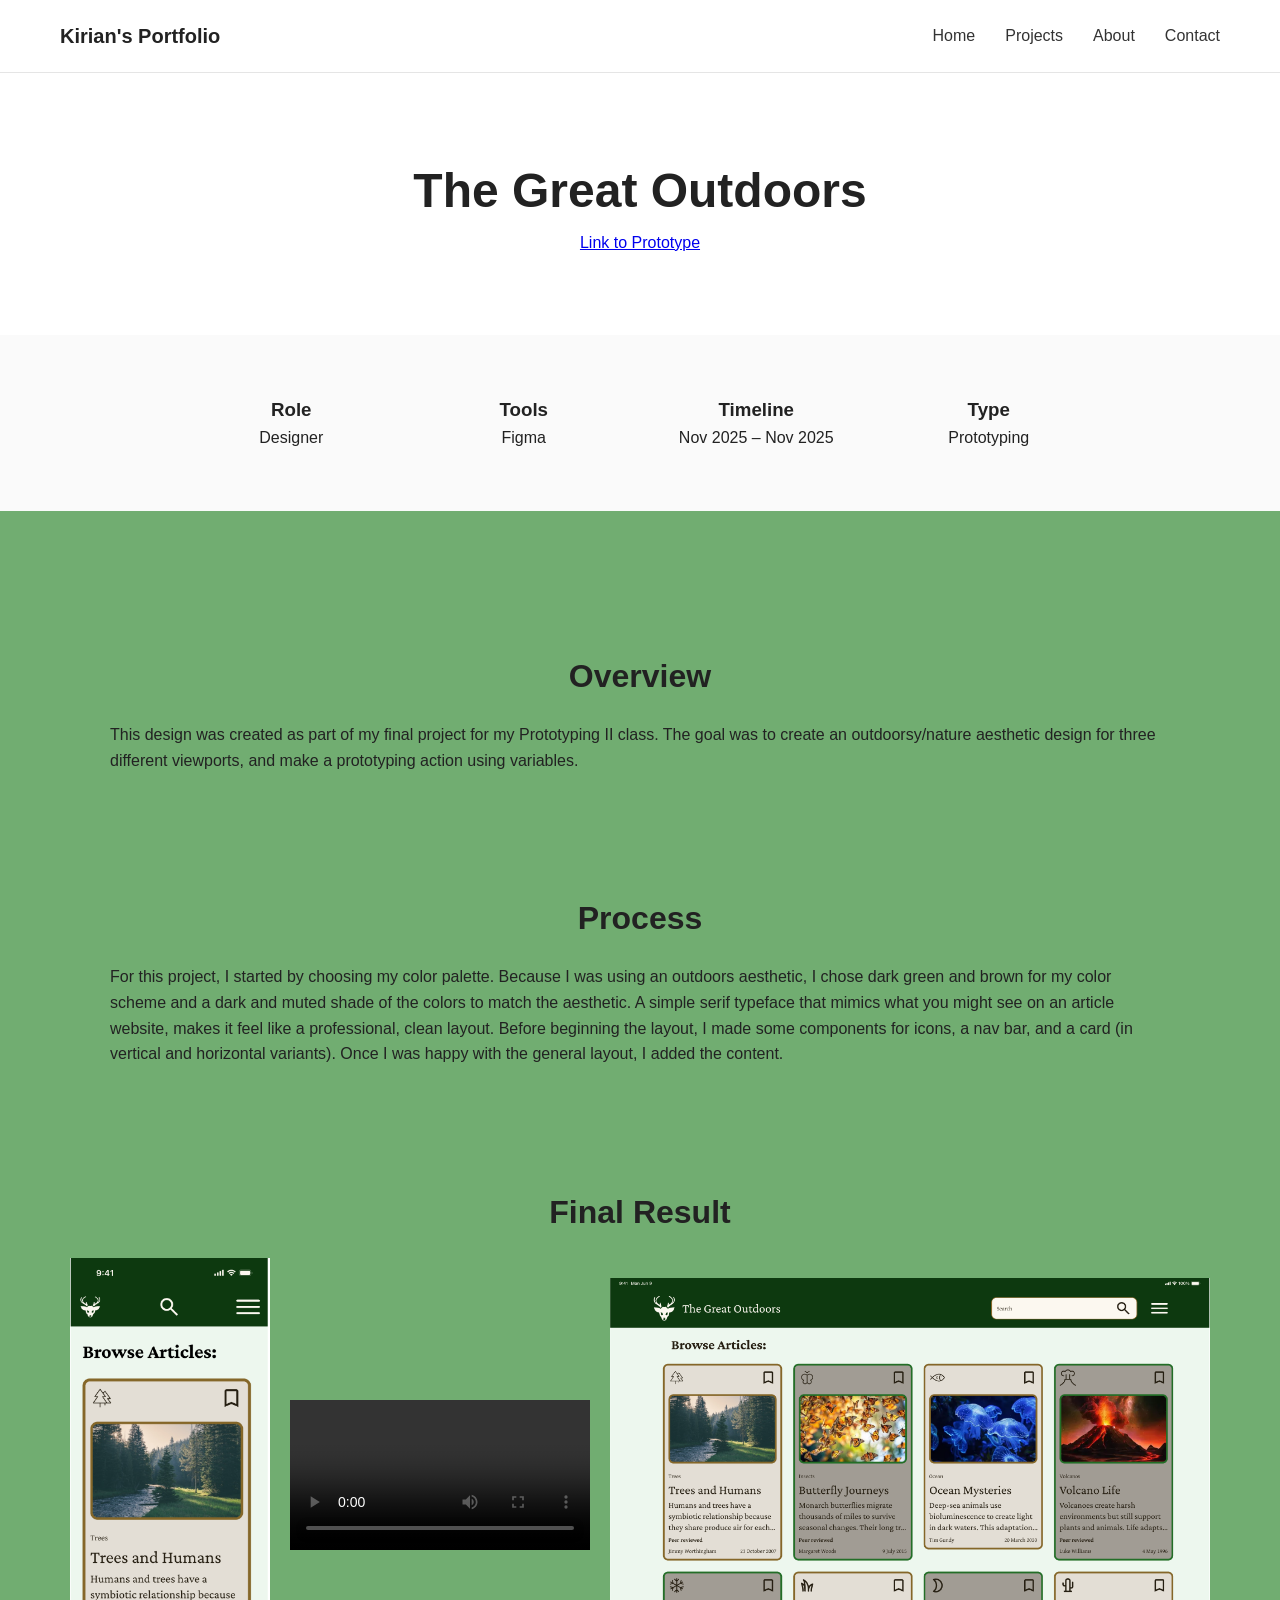
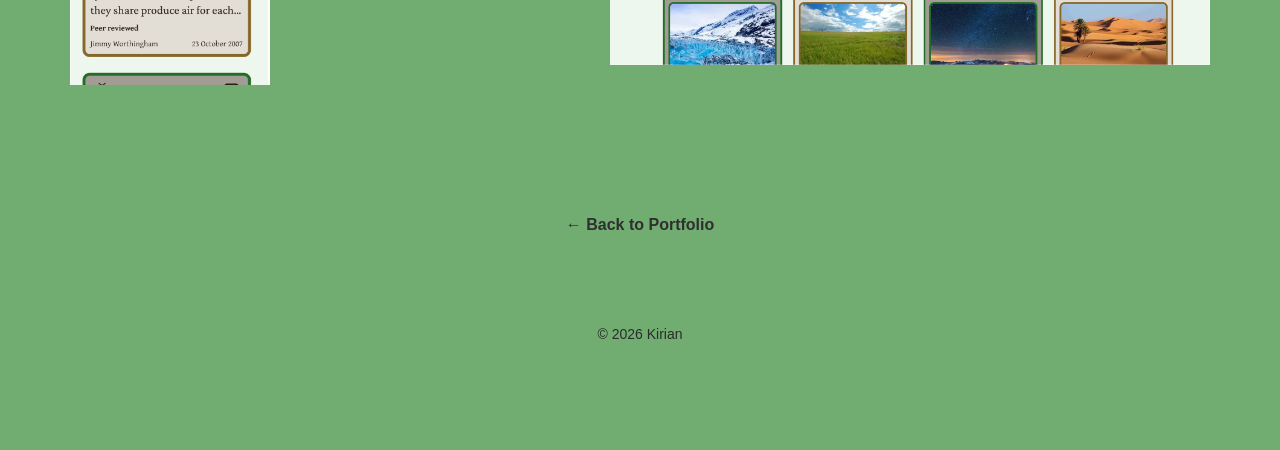
==== project1.html @ cd850088 "commit" ====
<!DOCTYPE html>
<html lang="en">

<head>
    <meta charset="UTF-8">
    <meta name="viewport" content="width=device-width, initial-scale=1.0">
    <title>Project Title</title>
    <link rel="stylesheet" href="global.css">
</head>

<body>

    <!-- NAVBAR -->
    <header>
        <nav class="navbar">
            <h1 class="logo">Kirian's Portfolio</h1>

            <ul class="nav-links">
                <li><a href="index.html">Home</a></li>
                <li><a href="index.html#projects">Projects</a></li>
                <li><a href="index.html#about">About</a></li>
                <li><a href="index.html#contact">Contact</a></li>
            </ul>
        </nav>
    </header>


    <!-- PROJECT HERO -->
    <section class="project-hero">

        <div id="project_description">
            <h1 project-hero h1>The Great Outdoors</h1>
            <p class="project-subtitle">
                <a href="https://www.figma.com/proto/kGOJPhHb816wnDE1mZaP0R/4200---Final-Project?node-id=14011-12&t=A1n0UdltQkKO5JNc-1"
                    target="_blank">Link to Prototype</a>
            </p>
        </div>

    </section>


    <!-- PROJECT DETAILS -->
    <section class="project-details">

        <div class="details-grid">

            <div>
                <h3>Role</h3>
                <p>Designer</p>
            </div>

            <div>
                <h3>Tools</h3>
                <p>Figma</p>
            </div>

            <div>
                <h3>Timeline</h3>
                <p>Nov 2025 – Nov 2025</p>
            </div>

            <div>
                <h3>Type</h3>
                <p>Prototyping</p>
            </div>

        </div>

    </section>


    <!--Bottom half of the page-->
    <section class="bottom_half">
        <!-- PROJECT OVERVIEW -->
        <section class="project-section">

            <h2>Overview</h2>

            <p>
                This design was created as part of my final project for my Prototyping II class.
                The goal was to create an outdoorsy/nature aesthetic design for three different viewports,
                and make a prototyping action using variables.
            </p>

        </section>


        <!-- PROCESS -->
        <section class="project-section">

            <h2>Process</h2>

            <p>
                For this project, I started by choosing my color palette. Because I was
                using an outdoors aesthetic, I chose dark green and brown for my color scheme
                and a dark and muted shade of the colors to match the aesthetic.
                A simple serif typeface that mimics what you might see on an article website, makes it feel like a professional, 
                clean layout. Before beginning the layout, I made some components for icons, a nav bar, and 
                a card (in vertical and horizontal variants). Once I was happy with the general layout, I added the content.
            </p>

            <!--
            <div class="image-row">

                <img src="https://via.placeholder.com/500x300">
                <img src="https://via.placeholder.com/500x300">

            </div>
        -->

        </section>


        <!-- FINAL RESULT -->
        <section class="project-section">

            <h2>Final Result</h2>

            <!--container to make the final result pics in a row-->
            <div id="final_result">
                <div class="mobile">
                    <img src="/project_images/mobile.png">
                </div>

                <video controls class="tablet">
                    <source src="/project_images/Final project prototype.mp4" type="video/mp4">
                    Your browser does not support the video tag.
                </video>

                <div class="desktop">
                    <img src="/project_images/desktop.png">
                </div>

            </div>
        </section>


        <!-- BACK LINK -->
        <section class="back-link">

            <a href="index.html" class="link">← Back to Portfolio</a>

        </section>


        <footer>
            <p>© 2026 Kirian</p>
        </footer>
    </section>
</body>

</html>
---- global.css ----
* {
    margin: 0;
    padding: 0;
    box-sizing: border-box;
    font-family: Arial, Helvetica, sans-serif;
}

body {
    background-color: #71ad71;
    color: #222;
    line-height: 1.6;
}

/* NAVBAR */
header {
    position: sticky;
    top: 0;
}

.navbar {
    display: flex;
    justify-content: space-between;
    align-items: center;
    padding: 20px 60px;
    background: white;
    border-bottom: 1px solid #e5e5e5;
    z-index: 1000;
}

.logo {
    font-size: 20px;
    font-weight: bold;
}

.nav-links {
    list-style: none;
    display: flex;
    gap: 30px;
}

.nav-links a {
    text-decoration: none;
    color: #333;
    font-weight: 500;
    transition: color .2s;
}

.nav-links a:hover {
    color: rgb(19, 222, 12);
}

/* HERO */

.hero {
    padding: 120px 40px 80px 40px;
    text-align: center;
    background: white;
}

.hero h2 {
    font-size: 48px;
    margin-bottom: 10px;
}

.hero p {
    font-size: 18px;
    color: #666;
}

.btn {
    display: inline-block;
    margin-top: 25px;
    padding: 12px 28px;
    background: darkgreen;
    color: white;
    text-decoration: none;
    border-radius: 4px;
    transition: .2s;
}

.btn:hover {
    background: rgb(0, 62, 0);
}

/* SECTION */

section {
    padding: 80px 80px;
}

h2 {
    margin-bottom: 40px;
    font-size: 32px;
}

/* FEATURED PROJECT */

.featured-project {
    display: grid;
    grid-template-columns: 1.5fr 1fr;
    gap: 40px;
    margin-bottom: 60px;
    align-items: center;
    background: white;
    padding: 3rem;
    border-radius: 1rem;
    box-shadow: 0 8px 20px rgba(0, 0, 0, 0.05);
}

.featured-project_img {
    width: 40%;
    border-radius: 1rem;
}

.featured-text h3 {
    font-size: 28px;
    margin-bottom: 10px;
}

.featured-text p {
    color: #666;
    margin-bottom: 20px;
}

/* PROJECT GRID */

.project-grid {
    display: grid;
    grid-template-columns: repeat(auto-fit, minmax(250px, 1fr));
    gap: 30px;
}

.project-card {
    background: white;
    border-radius: 1rem;
    overflow: hidden;
    box-shadow: 0 6px 16px rgba(0, 0, 0, 0.05);
    transition: transform .25s, box-shadow .25s;
    padding: 1rem;
}

.project-card img {
    width: 100%;
    display: block;
    border-radius: 0.5rem;
}

.project-card h3 {
    padding: 15px 15px 5px 15px;
}

.project-card p {
    padding: 0 15px 20px 15px;
    color: #666;
}

.project-card:hover {
    transform: translateY(-6px);
    box-shadow: 0 10px 24px rgba(0, 0, 0, 0.08);
}

/* ABOUT */

.about {
    max-width: 700px;
    margin: auto;
    text-align: center;
}

/*Project cards*/
.project-card{
    display: flex;
    flex-direction: row;
}

.project_card_contents{
    align-self: center;
}

.card_link{
    text-decoration: none;
}

.project-card img{
    width: 15%;
    height: auto;
}

#project-card_landscape_img{
    width: 50%;
    height: auto;
}

/* CONTACT */

.contact {
    text-align: center;
    background: white;
    border-top: 1px solid #eee;
}

/* FOOTER */

footer {
    text-align: center;
    padding: 25px;
    font-size: 14px;
    color: #2b2b2b;
}

/*Project Pages*/

/* PROJECT HERO */

.project-hero {
    display: flex;
    text-align: center;
    background: white;
    align-items: center;
    justify-content: center;
}

.project-hero h1 {
    font-size: 48px;
}

.project-subtitle {
    color: #666;
}


.project_hero_img {
    width: 18.75px;
    padding-right: 2rem;
}

.hero_landscape{
    width: 15rem;
}


/* PROJECT DETAILS */

.project-details {
    padding: 60px 80px;
    background: #fafafa;
}

.details-grid {
    display: grid;
    grid-template-columns: repeat(auto-fit, minmax(200px, 1fr));
    gap: 30px;
    max-width: 900px;
    margin: auto;
    text-align: center;
}

/*Bottom Half*/
.bottom_half {
    display: flex;
    flex-direction: column;
}


/* PROJECT CONTENT */

.project-section h2 {
    margin-bottom: 20px;
    text-align: center;
}

.project-section {
    padding: 60px 20px;
    /* less side padding for small screens */
    max-width: 1100px;
    margin: auto;
}

#final_result {
    display: flex;
    justify-content: center;
    align-items: center;
    gap: 1.5rem;
}

#final_result {
    display: flex;
    align-items: center;
    justify-content: center;
    gap: 20px; /* space between items */
}

/* Make side images smaller */
.mobile img {
    width: 200px; /* adjust as needed */
    height: auto;
}

.desktop img{
    width: 600px;
    height: auto;
}

/* Make the video larger and prominent */
.tablet {
    width: 400px; /* adjust size */
    max-width: 100%;
}

.image-row {
    display: flex;
    gap: 3rem;
    margin-top: 3.5rem;
    justify-content: center;
}

.image-row img {
    width: 20%;
    border-radius: 1rem;
}

#datavis img { 
    width: 40%;
}

.full-image {
    width: 100%;
    margin-top: 30px;
    border-radius: 8px;
}

.team_project_img{
    width: 200px;
}


/*Project 2 Page*/

/*prototype video */
.display_video{
    width: 20%;
    border-radius: 1rem;
}

/*Process pictures*/
.process{
    display: flex;
    justify-content: center;
}
.process img{
    width: 75%;
}

.process #BV {
    width: 100%;
}

/* BACK LINK */

.back-link {
    text-align: center;
    padding: 60px;
}

.back-link a {
    text-decoration: none;
    color: #2f2f2f;
    font-weight: 600;
}

.link:hover {
    color: #e5e5e5;
}


/* Optional: keep everything responsive */
@media (max-width: 1200px) {

    .mobile img,
    .desktop img {
        display: none;
    }

    .tablet {
        width: 100%;
    }
}
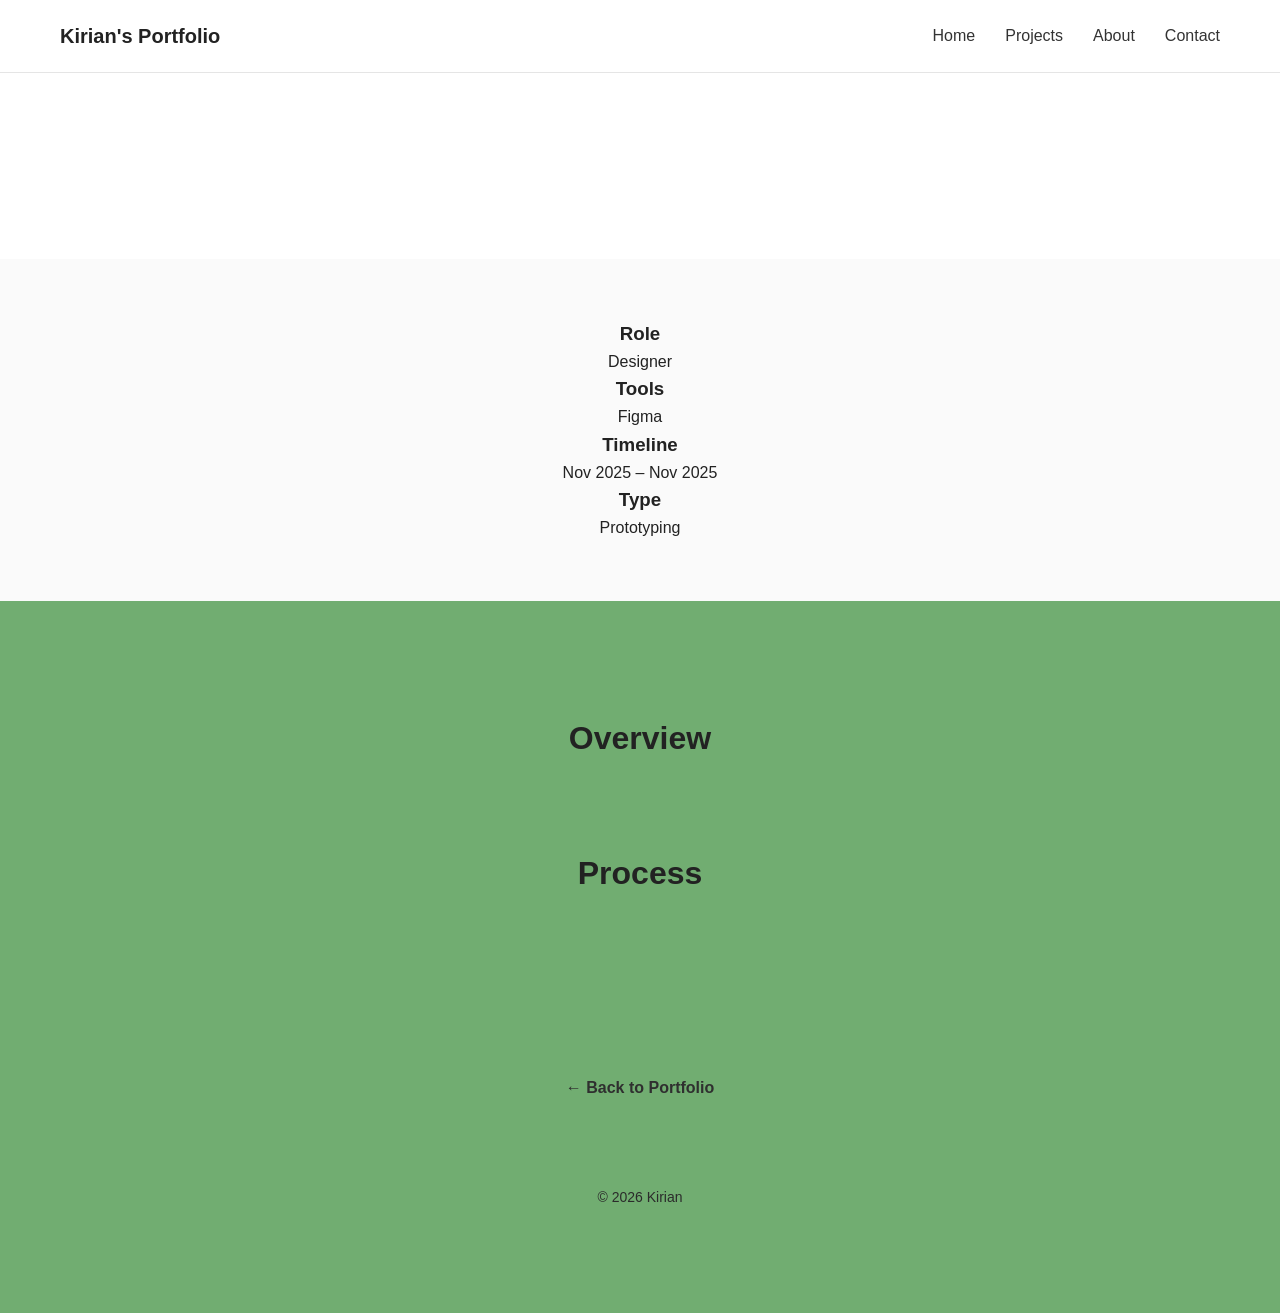
==== commit cd8aafe1: "commit" ====
--- a/project1.html
+++ b/project1.html
@@ -29,9 +29,9 @@
     <section class="project-hero">
 
         <div id="project_description">
-            <h1 project-hero h1>The Great Outdoors</h1>
+            <h1 project-hero h1></h1>
             <p class="project-subtitle">
-                <a href="https://www.figma.com/proto/kGOJPhHb816wnDE1mZaP0R/4200---Final-Project?node-id=14011-12&t=A1n0UdltQkKO5JNc-1"
+                <a href=""
                     target="_blank">Link to Prototype</a>
             </p>
         </div>
@@ -42,7 +42,7 @@
     <!-- PROJECT DETAILS -->
     <section class="project-details">
 
-        <div class="details-grid">
+        <div class="details-row">
 
             <div>
                 <h3>Role</h3>
@@ -77,9 +77,7 @@
             <h2>Overview</h2>
 
             <p>
-                This design was created as part of my final project for my Prototyping II class.
-                The goal was to create an outdoorsy/nature aesthetic design for three different viewports,
-                and make a prototyping action using variables.
+                
             </p>
 
         </section>
@@ -91,22 +89,8 @@
             <h2>Process</h2>
 
             <p>
-                For this project, I started by choosing my color palette. Because I was
-                using an outdoors aesthetic, I chose dark green and brown for my color scheme
-                and a dark and muted shade of the colors to match the aesthetic.
-                A simple serif typeface that mimics what you might see on an article website, makes it feel like a professional, 
-                clean layout. Before beginning the layout, I made some components for icons, a nav bar, and 
-                a card (in vertical and horizontal variants). Once I was happy with the general layout, I added the content.
+                
             </p>
-
-            <!--
-            <div class="image-row">
-
-                <img src="https://via.placeholder.com/500x300">
-                <img src="https://via.placeholder.com/500x300">
-
-            </div>
-        -->
 
         </section>
 
@@ -114,31 +98,14 @@
         <!-- FINAL RESULT -->
         <section class="project-section">
 
-            <h2>Final Result</h2>
-
-            <!--container to make the final result pics in a row-->
-            <div id="final_result">
-                <div class="mobile">
-                    <img src="/project_images/mobile.png">
-                </div>
-
-                <video controls class="tablet">
-                    <source src="/project_images/Final project prototype.mp4" type="video/mp4">
-                    Your browser does not support the video tag.
-                </video>
-
-                <div class="desktop">
-                    <img src="/project_images/desktop.png">
-                </div>
-
-            </div>
+            
         </section>
 
 
         <!-- BACK LINK -->
         <section class="back-link">
 
-            <a href="index.html" class="link">← Back to Portfolio</a>
+            <a href="index.html#projects" class="link">← Back to Portfolio</a>
 
         </section>
 
--- a/global.css
+++ b/global.css
@@ -1,3 +1,5 @@
+
+/* GLOBAL */
 * {
     margin: 0;
     padding: 0;
@@ -15,6 +17,7 @@
 header {
     position: sticky;
     top: 0;
+    z-index: 1000;
 }
 
 .navbar {
@@ -24,7 +27,6 @@
     padding: 20px 60px;
     background: white;
     border-bottom: 1px solid #e5e5e5;
-    z-index: 1000;
 }
 
 .logo {
@@ -42,17 +44,18 @@
     text-decoration: none;
     color: #333;
     font-weight: 500;
-    transition: color .2s;
+    transition: color 0.2s;
 }
 
 .nav-links a:hover {
     color: rgb(19, 222, 12);
 }
 
-/* HERO */
-
+/* HOMEPAGE HERO */
 .hero {
-    padding: 120px 40px 80px 40px;
+    display: flex;
+    flex-direction: column;
+    padding: 120px 40px 80px;
     text-align: center;
     background: white;
 }
@@ -65,6 +68,19 @@
 .hero p {
     font-size: 18px;
     color: #666;
+}
+
+.hero-sec1 {
+    display: flex;
+    flex-direction: row;
+    align-items: center;
+    justify-content: center;
+    gap: 1rem;
+}
+
+.my_img {
+    width: 15%;
+    border-radius: 10rem;
 }
 
 .btn {
@@ -75,17 +91,21 @@
     color: white;
     text-decoration: none;
     border-radius: 4px;
-    transition: .2s;
+    transition: background 0.2s;
+}
+
+a{
+    text-decoration: none;
+    color: white;
 }
 
 .btn:hover {
     background: rgb(0, 62, 0);
 }
 
-/* SECTION */
-
+/* GENERAL SECTIONS */
 section {
-    padding: 80px 80px;
+    padding: 80px;
 }
 
 h2 {
@@ -93,65 +113,42 @@
     font-size: 32px;
 }
 
-/* FEATURED PROJECT */
-
-.featured-project {
-    display: grid;
-    grid-template-columns: 1.5fr 1fr;
-    gap: 40px;
-    margin-bottom: 60px;
-    align-items: center;
-    background: white;
-    padding: 3rem;
-    border-radius: 1rem;
-    box-shadow: 0 8px 20px rgba(0, 0, 0, 0.05);
-}
-
-.featured-project_img {
-    width: 40%;
-    border-radius: 1rem;
-}
-
-.featured-text h3 {
-    font-size: 28px;
-    margin-bottom: 10px;
-}
-
-.featured-text p {
-    color: #666;
-    margin-bottom: 20px;
-}
-
-/* PROJECT GRID */
-
-.project-grid {
-    display: grid;
-    grid-template-columns: repeat(auto-fit, minmax(250px, 1fr));
+/* ABOUT */
+.about {
+    max-width: 700px;
+    margin: auto;
+    text-align: center;
+}
+
+/* PROJECTS SECTION */
+.projects {
+    padding: 80px;
+}
+
+.projects > h2 {
+    text-align: center;
+    margin-bottom: 40px;
+}
+
+/* PROJECT GRID: 2 COLUMNS */
+.project-row {
+    display: flex;
+    flex-direction: row;
     gap: 30px;
-}
-
+    max-width: 1100px;
+    margin: 0 auto;
+}
+
+/* PROJECT CARDS */
 .project-card {
+    display: flex;
+    flex-direction: column;
     background: white;
     border-radius: 1rem;
     overflow: hidden;
     box-shadow: 0 6px 16px rgba(0, 0, 0, 0.05);
-    transition: transform .25s, box-shadow .25s;
-    padding: 1rem;
-}
-
-.project-card img {
-    width: 100%;
-    display: block;
-    border-radius: 0.5rem;
-}
-
-.project-card h3 {
-    padding: 15px 15px 5px 15px;
-}
-
-.project-card p {
-    padding: 0 15px 20px 15px;
-    color: #666;
+    transition: transform 0.25s, box-shadow 0.25s;
+    padding: 1.5rem;
 }
 
 .project-card:hover {
@@ -159,40 +156,53 @@
     box-shadow: 0 10px 24px rgba(0, 0, 0, 0.08);
 }
 
-/* ABOUT */
-
-.about {
-    max-width: 700px;
-    margin: auto;
-    text-align: center;
-}
-
-/*Project cards*/
-.project-card{
-    display: flex;
-    flex-direction: row;
-}
-
-.project_card_contents{
-    align-self: center;
-}
-
-.card_link{
+/* PROJECT IMAGES */
+.project-card img {
+    display: block;
+    width: 100%;
+    aspect-ratio: 16/9;
+    object-fit: contain;
+    object-position: center;
+}
+
+
+/* PROJECT CARD CONTENT */
+.project-card-content {
+    display: flex;
+    flex-direction: column;
+    align-items: flex-start;
+    flex: 1;
+    padding: 24px;
+}
+
+.project-card-content h3 {
+    font-size: 22px;
+    margin-bottom: 10px;
+}
+
+.project-card-content p {
+    color: #666;
+    font-size: 14px;
+    line-height: 1.6;
+    margin-bottom: 18px;
+}
+
+/* PROJECT LINKS */
+.project-link {
+    display: inline-block;
+    padding-top: 8px;
+    color: darkgreen;
+    font-weight: bold;
     text-decoration: none;
-}
-
-.project-card img{
-    width: 15%;
-    height: auto;
-}
-
-#project-card_landscape_img{
-    width: 50%;
-    height: auto;
+    transition: color 0.2s;
+}
+
+.project-link:hover {
+    color: rgb(19, 120, 12);
+    text-decoration: underline;
 }
 
 /* CONTACT */
-
 .contact {
     text-align: center;
     background: white;
@@ -200,7 +210,6 @@
 }
 
 /* FOOTER */
-
 footer {
     text-align: center;
     padding: 25px;
@@ -208,10 +217,9 @@
     color: #2b2b2b;
 }
 
-/*Project Pages*/
+/* PROJECT DETAIL PAGES */
 
 /* PROJECT HERO */
-
 .project-hero {
     display: flex;
     text-align: center;
@@ -228,89 +236,71 @@
     color: #666;
 }
 
-
-.project_hero_img {
-    width: 18.75px;
-    padding-right: 2rem;
-}
-
-.hero_landscape{
+.hero_landscape {
     width: 15rem;
 }
 
-
 /* PROJECT DETAILS */
-
 .project-details {
     padding: 60px 80px;
     background: #fafafa;
 }
 
-.details-grid {
-    display: grid;
-    grid-template-columns: repeat(auto-fit, minmax(200px, 1fr));
+.details-row {
+    display: row;
     gap: 30px;
     max-width: 900px;
     margin: auto;
     text-align: center;
 }
 
-/*Bottom Half*/
+/* BOTTOM HALF */
 .bottom_half {
     display: flex;
     flex-direction: column;
 }
 
-
 /* PROJECT CONTENT */
+.project-section {
+    padding: 2rem;
+    max-width: 1100px;
+    margin: auto;
+}
 
 .project-section h2 {
     margin-bottom: 20px;
     text-align: center;
 }
 
-.project-section {
-    padding: 60px 20px;
-    /* less side padding for small screens */
-    max-width: 1100px;
-    margin: auto;
-}
-
-#final_result {
-    display: flex;
-    justify-content: center;
-    align-items: center;
-    gap: 1.5rem;
-}
-
+/* FINAL RESULT */
 #final_result {
     display: flex;
     align-items: center;
     justify-content: center;
-    gap: 20px; /* space between items */
-}
-
-/* Make side images smaller */
+    gap: 20px;
+}
+
+/* FINAL RESULT IMAGES */
 .mobile img {
-    width: 200px; /* adjust as needed */
+    width: 200px;
     height: auto;
 }
 
-.desktop img{
+.desktop img {
     width: 600px;
     height: auto;
 }
 
-/* Make the video larger and prominent */
 .tablet {
-    width: 400px; /* adjust size */
+    width: 400px;
     max-width: 100%;
 }
 
+/* IMAGE ROWS */
 .image-row {
     display: flex;
     gap: 3rem;
-    margin-top: 3.5rem;
+    margin: 2rem;
     justify-content: center;
 }
 
@@ -319,7 +309,7 @@
     border-radius: 1rem;
 }
 
-#datavis img { 
+#datavis img {
     width: 40%;
 }
 
@@ -329,25 +319,24 @@
     border-radius: 8px;
 }
 
-.team_project_img{
+/* TEAM PROJECT */
+.team_project_img {
     width: 200px;
 }
 
-
-/*Project 2 Page*/
-
-/*prototype video */
-.display_video{
+/* PROJECT 2: VIDEO */
+.display_video {
     width: 20%;
     border-radius: 1rem;
 }
 
-/*Process pictures*/
-.process{
+/* PROCESS IMAGES */
+.process {
     display: flex;
     justify-content: center;
 }
-.process img{
+
+.process img {
     width: 75%;
 }
 
@@ -355,8 +344,14 @@
     width: 100%;
 }
 
+/* PERSONAS */
+.persona_row {
+    display: flex;
+    align-content: center;
+    gap: 1.5rem;
+}
+
 /* BACK LINK */
-
 .back-link {
     text-align: center;
     padding: 60px;
@@ -368,14 +363,40 @@
     font-weight: 600;
 }
 
-.link:hover {
+.back-link a:hover {
     color: #e5e5e5;
 }
 
-
-/* Optional: keep everything responsive */
-@media (max-width: 1200px) {
-
+/* TABLET */
+@media (max-width: 900px) {
+
+    /* GENERAL SPACING */
+    section {
+        padding: 60px 30px;
+    }
+
+    /* PROJECT GRID */
+    .projects {
+        padding: 60px 30px;
+    }
+
+    .project-grid {
+        gap: 24px;
+    }
+
+    .project-card > img {
+        height: 200px;
+    }
+
+    .project-card-content {
+        padding: 20px;
+    }
+
+    .project-card-content h3 {
+        font-size: 20px;
+    }
+
+    /* PROJECT DETAIL PAGES */
     .mobile img,
     .desktop img {
         display: none;
@@ -384,4 +405,180 @@
     .tablet {
         width: 100%;
     }
-}+
+    .project-details {
+        padding: 40px 30px;
+    }
+
+    .project-section {
+        padding: 30px;
+    }
+
+    .image-row {
+        gap: 2rem;
+    }
+}
+
+/* MOBILE */
+@media (max-width: 600px) {
+
+    /* NAVBAR */
+    .navbar {
+        flex-direction: column;
+        padding: 20px;
+        gap: 15px;
+    }
+
+    .nav-links {
+        flex-direction: row;
+        justify-content: center;
+        flex-wrap: wrap;
+        gap: 20px;
+    }
+
+    /* HOMEPAGE HERO */
+    .hero {
+        padding: 60px 20px;
+    }
+
+    .hero h2 {
+        font-size: 36px;
+    }
+
+    .hero-sec1 {
+        flex-direction: column;
+    }
+
+    .my_img {
+        width: 40%;
+        min-width: 120px;
+    }
+
+    /* GENERAL SECTIONS */
+    section {
+        padding: 50px 20px;
+    }
+
+    h2 {
+        font-size: 28px;
+    }
+
+    /* PROJECT GRID: 1 COLUMN */
+    .projects {
+        padding: 50px 20px;
+    }
+
+    .projects > h2 {
+        margin-bottom: 30px;
+    }
+
+    .project-grid {
+        grid-template-columns: 1fr;
+        gap: 24px;
+    }
+
+    .project-card > img {
+        height: 220px;
+    }
+
+    .project-card-content {
+        padding: 20px;
+    }
+
+    .project-card-content h3 {
+        font-size: 20px;
+    }
+
+    /* PROJECT DETAIL HERO */
+    .project-hero {
+        flex-direction: column;
+        padding: 40px 20px;
+    }
+
+    .project-hero h1 {
+        font-size: 36px;
+    }
+
+    .project_hero_img {
+        width: 100px;
+        padding-right: 0;
+    }
+
+    .hero_landscape {
+        width: 100%;
+        max-width: 250px;
+    }
+
+    /* PROJECT DETAILS */
+    .project-details {
+        padding: 40px 20px;
+    }
+
+    .details-grid {
+        grid-template-columns: 1fr;
+    }
+
+    .project-section {
+        padding: 24px 20px;
+    }
+
+    /* FINAL RESULT */
+    #final_result {
+        flex-direction: column;
+    }
+
+    /* IMAGE ROWS */
+    .image-row {
+        flex-direction: column;
+        align-items: center;
+        gap: 24px;
+        margin: 16px 0;
+    }
+
+    .image-row img,
+    #datavis img {
+        width: 100%;
+    }
+
+    /* PROCESS IMAGES */
+    .process {
+        flex-direction: column;
+        align-items: center;
+    }
+
+    .process img,
+    .process #BV {
+        width: 100%;
+    }
+
+    /* VIDEOS */
+    .display_video {
+        width: 100%;
+    }
+
+    .tablet {
+        width: 100%;
+    }
+
+    /* TEAM IMAGE */
+    .team_project_img {
+        width: 100%;
+        max-width: 200px;
+    }
+
+    /* PERSONAS */
+    .persona_row {
+        flex-direction: column;
+        align-items: center;
+    }
+
+    /* CONTACT */
+    .contact {
+        padding: 50px 20px;
+    }
+
+    /* BACK LINK */
+    .back-link {
+        padding: 40px 20px;
+    }
+}
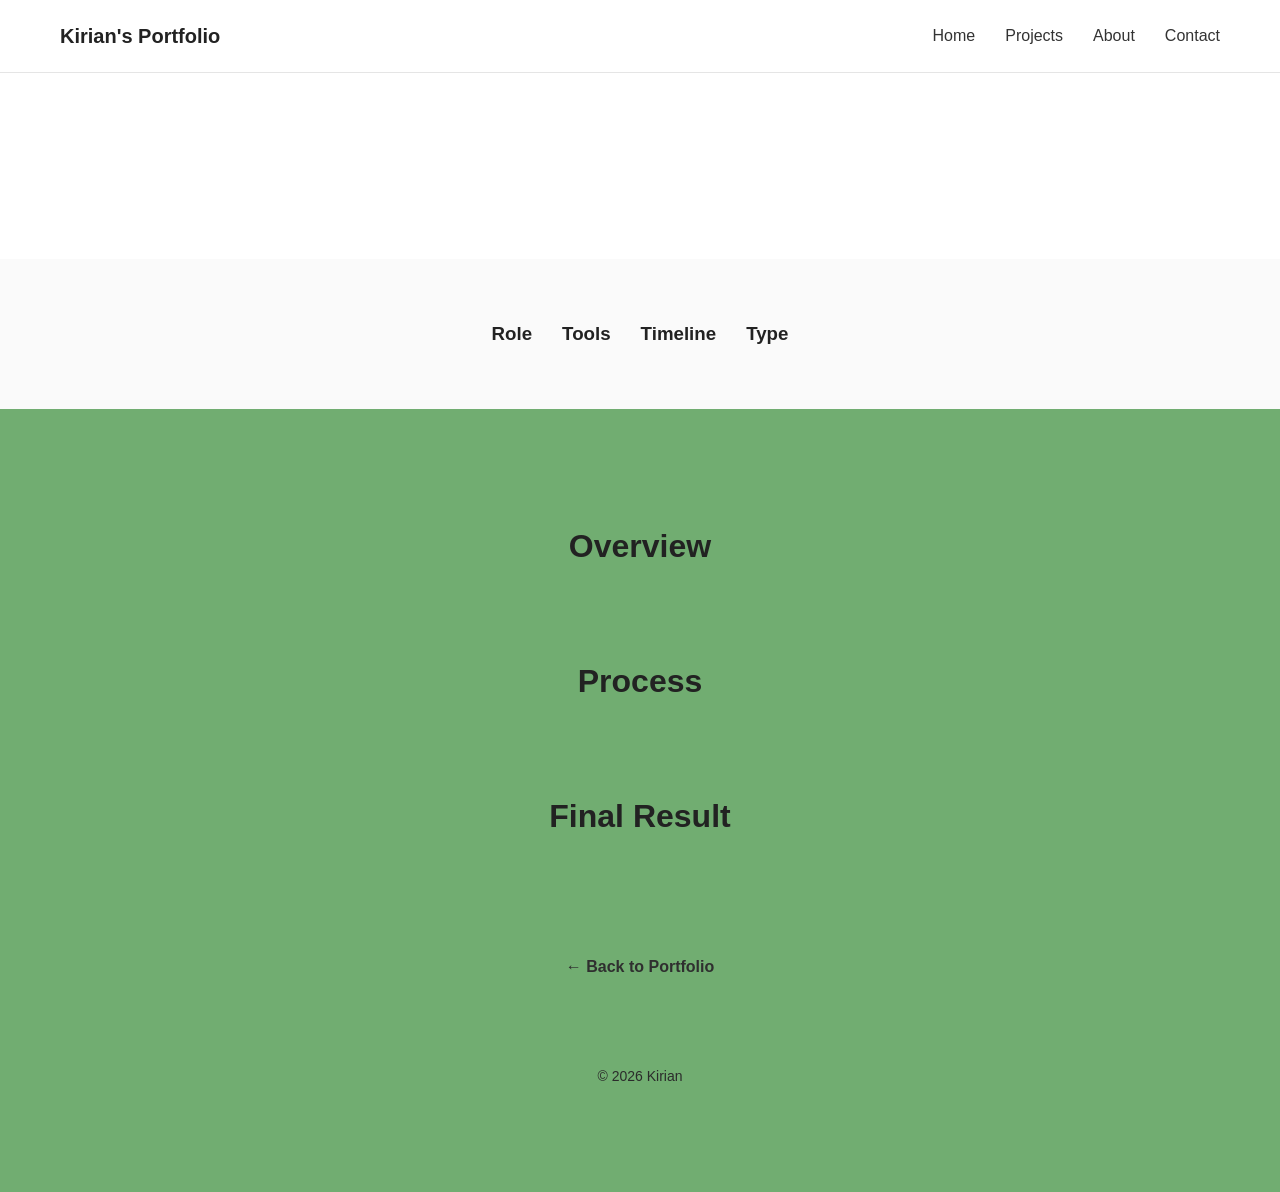
==== commit 72de7f92: "commit" ====
--- a/project1.html
+++ b/project1.html
@@ -29,7 +29,7 @@
     <section class="project-hero">
 
         <div id="project_description">
-            <h1 project-hero h1></h1>
+            <h1 project-hero h1> </h1>
             <p class="project-subtitle">
                 <a href=""
                     target="_blank">Link to Prototype</a>
@@ -46,22 +46,22 @@
 
             <div>
                 <h3>Role</h3>
-                <p>Designer</p>
+                <p></p>
             </div>
 
             <div>
                 <h3>Tools</h3>
-                <p>Figma</p>
+                <p></p>
             </div>
 
             <div>
                 <h3>Timeline</h3>
-                <p>Nov 2025 – Nov 2025</p>
+                <p></p>
             </div>
 
             <div>
                 <h3>Type</h3>
-                <p>Prototyping</p>
+                <p></p>
             </div>
 
         </div>
@@ -97,7 +97,7 @@
 
         <!-- FINAL RESULT -->
         <section class="project-section">
-
+            <h2>Final Result</h2>
             
         </section>
 
--- a/global.css
+++ b/global.css
@@ -1,4 +1,3 @@
-
 /* GLOBAL */
 * {
     margin: 0;
@@ -94,7 +93,7 @@
     transition: background 0.2s;
 }
 
-a{
+a {
     text-decoration: none;
     color: white;
 }
@@ -125,7 +124,7 @@
     padding: 80px;
 }
 
-.projects > h2 {
+.projects>h2 {
     text-align: center;
     margin-bottom: 40px;
 }
@@ -133,19 +132,22 @@
 /* PROJECT GRID: 2 COLUMNS */
 .project-row {
     display: flex;
-    flex-direction: row;
-    gap: 30px;
-    max-width: 1100px;
+    gap: 2.5rem;
+    align-items: stretch;
+    max-width: 1400px;
     margin: 0 auto;
 }
 
 /* PROJECT CARDS */
 .project-card {
+    width: 100%;
     display: flex;
     flex-direction: column;
     background: white;
     border-radius: 1rem;
     overflow: hidden;
+    background: white;
+    border-radius: 1rem;
     box-shadow: 0 6px 16px rgba(0, 0, 0, 0.05);
     transition: transform 0.25s, box-shadow 0.25s;
     padding: 1.5rem;
@@ -160,7 +162,7 @@
 .project-card img {
     display: block;
     width: 100%;
-    aspect-ratio: 16/9;
+    aspect-ratio: 4/3;
     object-fit: contain;
     object-position: center;
 }
@@ -170,9 +172,7 @@
 .project-card-content {
     display: flex;
     flex-direction: column;
-    align-items: flex-start;
     flex: 1;
-    padding: 24px;
 }
 
 .project-card-content h3 {
@@ -185,6 +185,10 @@
     font-size: 14px;
     line-height: 1.6;
     margin-bottom: 18px;
+}
+
+.project-card-content a {
+    margin-top: auto;
 }
 
 /* PROJECT LINKS */
@@ -232,6 +236,17 @@
     font-size: 48px;
 }
 
+.project_overview {
+    display: flex;
+    flex-direction: row;
+}
+
+.overview_section {
+    display: flex;
+    flex-direction: column;
+    max-width: 50%;
+}
+
 .project-subtitle {
     color: #666;
 }
@@ -247,11 +262,12 @@
 }
 
 .details-row {
-    display: row;
+    display: flex;
+    flex-direction: row;
     gap: 30px;
-    max-width: 900px;
     margin: auto;
     text-align: center;
+    justify-content: center;
 }
 
 /* BOTTOM HALF */
@@ -263,7 +279,7 @@
 /* PROJECT CONTENT */
 .project-section {
     padding: 2rem;
-    max-width: 1100px;
+    max-width: 1150px;
     margin: auto;
 }
 
@@ -281,43 +297,6 @@
 }
 
 /* FINAL RESULT IMAGES */
-.mobile img {
-    width: 200px;
-    height: auto;
-}
-
-.desktop img {
-    width: 600px;
-    height: auto;
-}
-
-.tablet {
-    width: 400px;
-    max-width: 100%;
-}
-
-/* IMAGE ROWS */
-.image-row {
-    display: flex;
-    gap: 3rem;
-    margin: 2rem;
-    justify-content: center;
-}
-
-.image-row img {
-    width: 20%;
-    border-radius: 1rem;
-}
-
-#datavis img {
-    width: 40%;
-}
-
-.full-image {
-    width: 100%;
-    margin-top: 30px;
-    border-radius: 8px;
-}
 
 /* TEAM PROJECT */
 .team_project_img {
@@ -330,6 +309,21 @@
     border-radius: 1rem;
 }
 
+.figma-embed {
+    width: 320px;
+    height: 650px;
+    overflow: hidden;
+    margin: 0 auto;
+}
+
+.figma-embed iframe {
+    width: 320px;
+    height: 650px;
+    border: none;
+    transform: scale(0.8);
+    transform-origin: top left;
+}
+
 /* PROCESS IMAGES */
 .process {
     display: flex;
@@ -384,7 +378,7 @@
         gap: 24px;
     }
 
-    .project-card > img {
+    .project-card>img {
         height: 200px;
     }
 
@@ -468,7 +462,7 @@
         padding: 50px 20px;
     }
 
-    .projects > h2 {
+    .projects>h2 {
         margin-bottom: 30px;
     }
 
@@ -477,7 +471,7 @@
         gap: 24px;
     }
 
-    .project-card > img {
+    .project-card>img {
         height: 220px;
     }
 
@@ -581,4 +575,4 @@
     .back-link {
         padding: 40px 20px;
     }
-}
+}
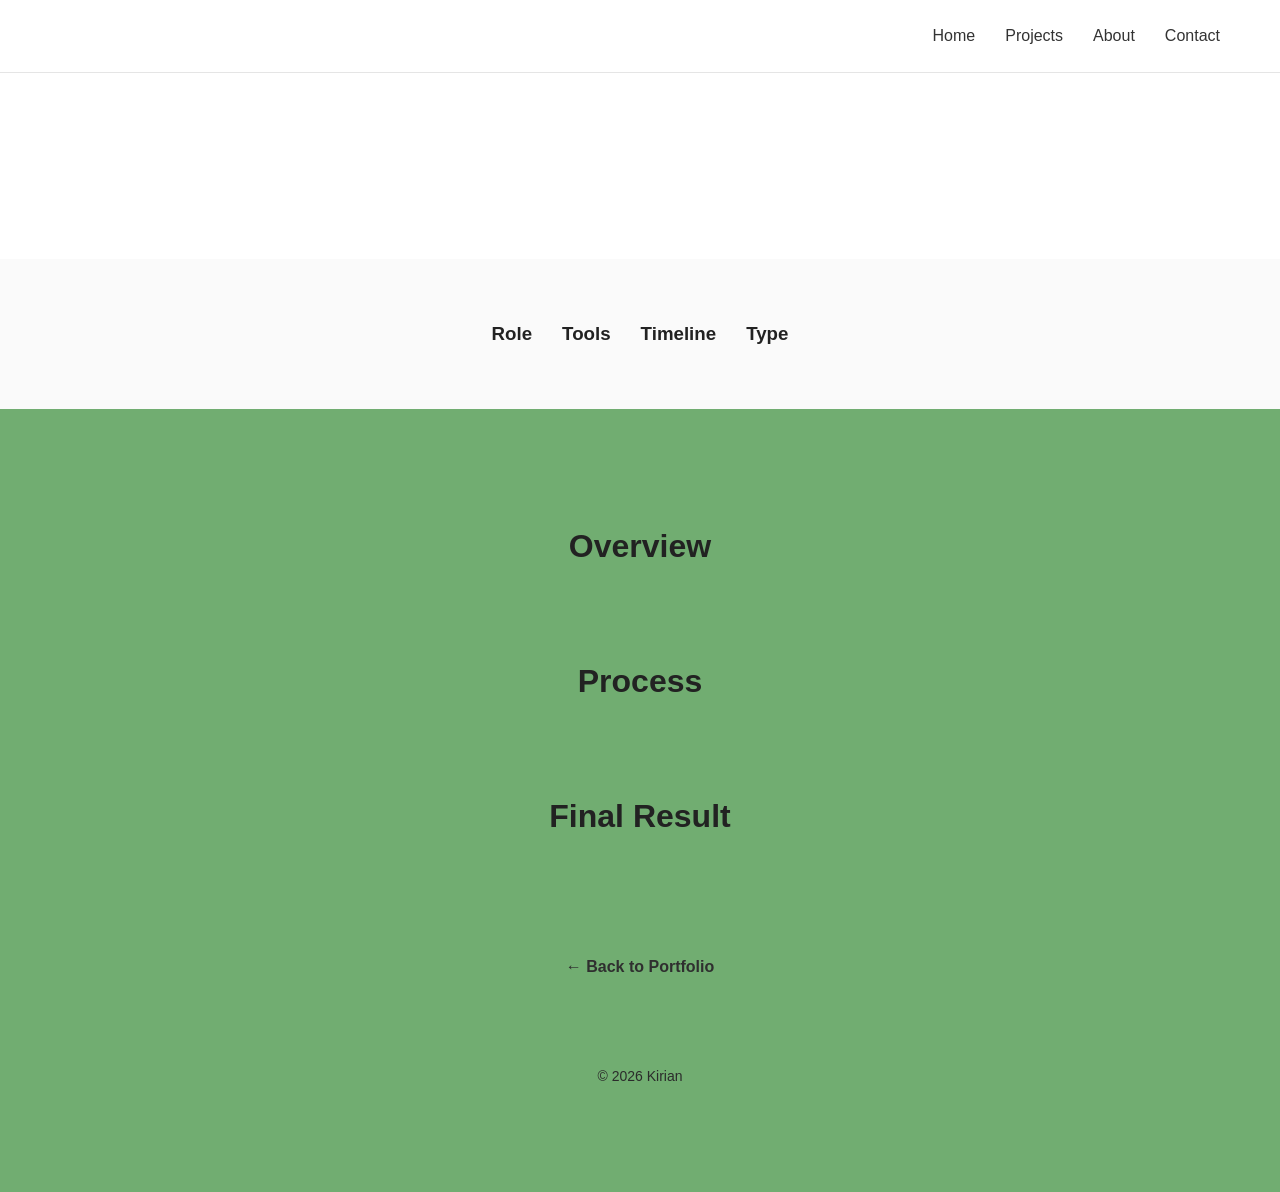
==== commit 7189778e: "commit" ====
--- a/project1.html
+++ b/project1.html
@@ -13,7 +13,9 @@
     <!-- NAVBAR -->
     <header>
         <nav class="navbar">
-            <h1 class="logo">Kirian's Portfolio</h1>
+            <a href="index.html" >
+                <h1 class="logo">Kirian's Portfolio</h1>
+            </a>
 
             <ul class="nav-links">
                 <li><a href="index.html">Home</a></li>
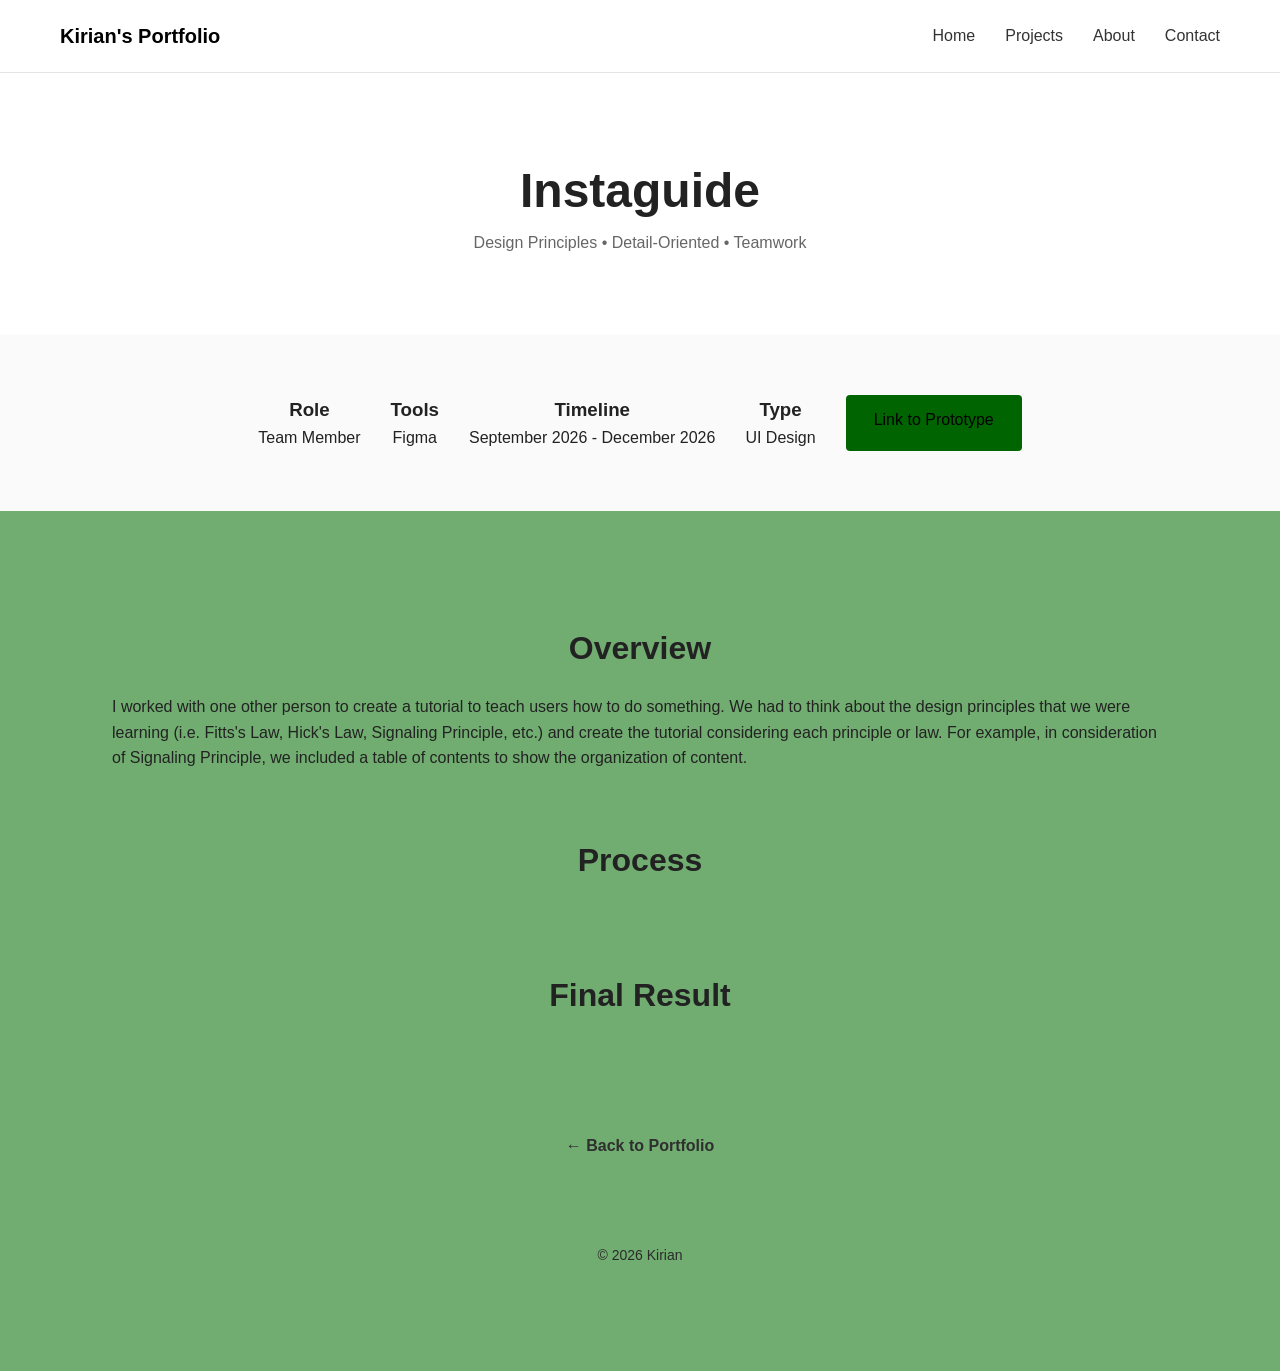
==== commit 055104b0: "commit" ====
--- a/project1.html
+++ b/project1.html
@@ -31,10 +31,9 @@
     <section class="project-hero">
 
         <div id="project_description">
-            <h1 project-hero h1> </h1>
+            <h1 project-hero h1>Instaguide</h1>
             <p class="project-subtitle">
-                <a href=""
-                    target="_blank">Link to Prototype</a>
+                Design Principles • Detail-Oriented • Teamwork
             </p>
         </div>
 
@@ -48,22 +47,27 @@
 
             <div>
                 <h3>Role</h3>
-                <p></p>
+                <p>Team Member</p>
             </div>
 
             <div>
                 <h3>Tools</h3>
-                <p></p>
+                <p>Figma</p>
             </div>
 
             <div>
                 <h3>Timeline</h3>
-                <p></p>
+                <p>September 2026 - December 2026</p>
             </div>
 
             <div>
                 <h3>Type</h3>
-                <p></p>
+                <p>UI Design</p>
+            </div>
+
+            <div class="btn">
+                <a href=""
+                    target="_blank">Link to Prototype</a>
             </div>
 
         </div>
@@ -79,7 +83,11 @@
             <h2>Overview</h2>
 
             <p>
-                
+                I worked with one other person to create a tutorial to teach users how to do something.
+                We had to think about the design principles that we were learning (i.e. Fitts's Law, Hick's
+                Law, Signaling Principle, etc.) and create the tutorial considering each principle or law. For example,
+                in consideration of Signaling Principle, we included a table of contents to show the organization
+                of content.
             </p>
 
         </section>
--- a/global.css
+++ b/global.css
@@ -28,6 +28,7 @@
     border-bottom: 1px solid #e5e5e5;
 }
 
+
 .logo {
     font-size: 20px;
     font-weight: bold;
@@ -50,6 +51,7 @@
     color: rgb(19, 222, 12);
 }
 
+
 /* HOMEPAGE HERO */
 .hero {
     display: flex;
@@ -61,7 +63,6 @@
 
 .hero h2 {
     font-size: 48px;
-    margin-bottom: 10px;
 }
 
 .hero p {
@@ -77,6 +78,12 @@
     gap: 1rem;
 }
 
+.hero-sec2{
+    display: flex;
+    flex-direction: column;
+    gap: 1.5rem;
+}
+
 .my_img {
     width: 15%;
     border-radius: 10rem;
@@ -84,7 +91,6 @@
 
 .btn {
     display: inline-block;
-    margin-top: 25px;
     padding: 12px 28px;
     background: darkgreen;
     color: white;
@@ -93,9 +99,14 @@
     transition: background 0.2s;
 }
 
+#home_page_btn{
+    width: 10rem;
+    align-self: center;
+}
+
 a {
     text-decoration: none;
-    color: white;
+    color: black;
 }
 
 .btn:hover {
@@ -108,7 +119,6 @@
 }
 
 h2 {
-    margin-bottom: 40px;
     font-size: 32px;
 }
 
@@ -129,7 +139,7 @@
     margin-bottom: 40px;
 }
 
-/* PROJECT GRID: 2 COLUMNS */
+/* PROJECT GRID*/
 .project-row {
     display: flex;
     gap: 2.5rem;
@@ -147,6 +157,7 @@
     border-radius: 1rem;
     overflow: hidden;
     background: white;
+    gap: 1rem;
     border-radius: 1rem;
     box-shadow: 0 6px 16px rgba(0, 0, 0, 0.05);
     transition: transform 0.25s, box-shadow 0.25s;
@@ -270,6 +281,7 @@
     justify-content: center;
 }
 
+
 /* BOTTOM HALF */
 .bottom_half {
     display: flex;
@@ -304,25 +316,6 @@
 }
 
 /* PROJECT 2: VIDEO */
-.display_video {
-    width: 20%;
-    border-radius: 1rem;
-}
-
-.figma-embed {
-    width: 320px;
-    height: 650px;
-    overflow: hidden;
-    margin: 0 auto;
-}
-
-.figma-embed iframe {
-    width: 320px;
-    height: 650px;
-    border: none;
-    transform: scale(0.8);
-    transform-origin: top left;
-}
 
 /* PROCESS IMAGES */
 .process {
@@ -359,6 +352,13 @@
 
 .back-link a:hover {
     color: #e5e5e5;
+}
+
+#contact a{
+    color: black;
+}
+#contact a:hover{
+    color: rgb(19, 222, 12);
 }
 
 /* TABLET */
@@ -466,9 +466,8 @@
         margin-bottom: 30px;
     }
 
-    .project-grid {
-        grid-template-columns: 1fr;
-        gap: 24px;
+    .project-row {
+        flex-direction: column;
     }
 
     .project-card>img {
